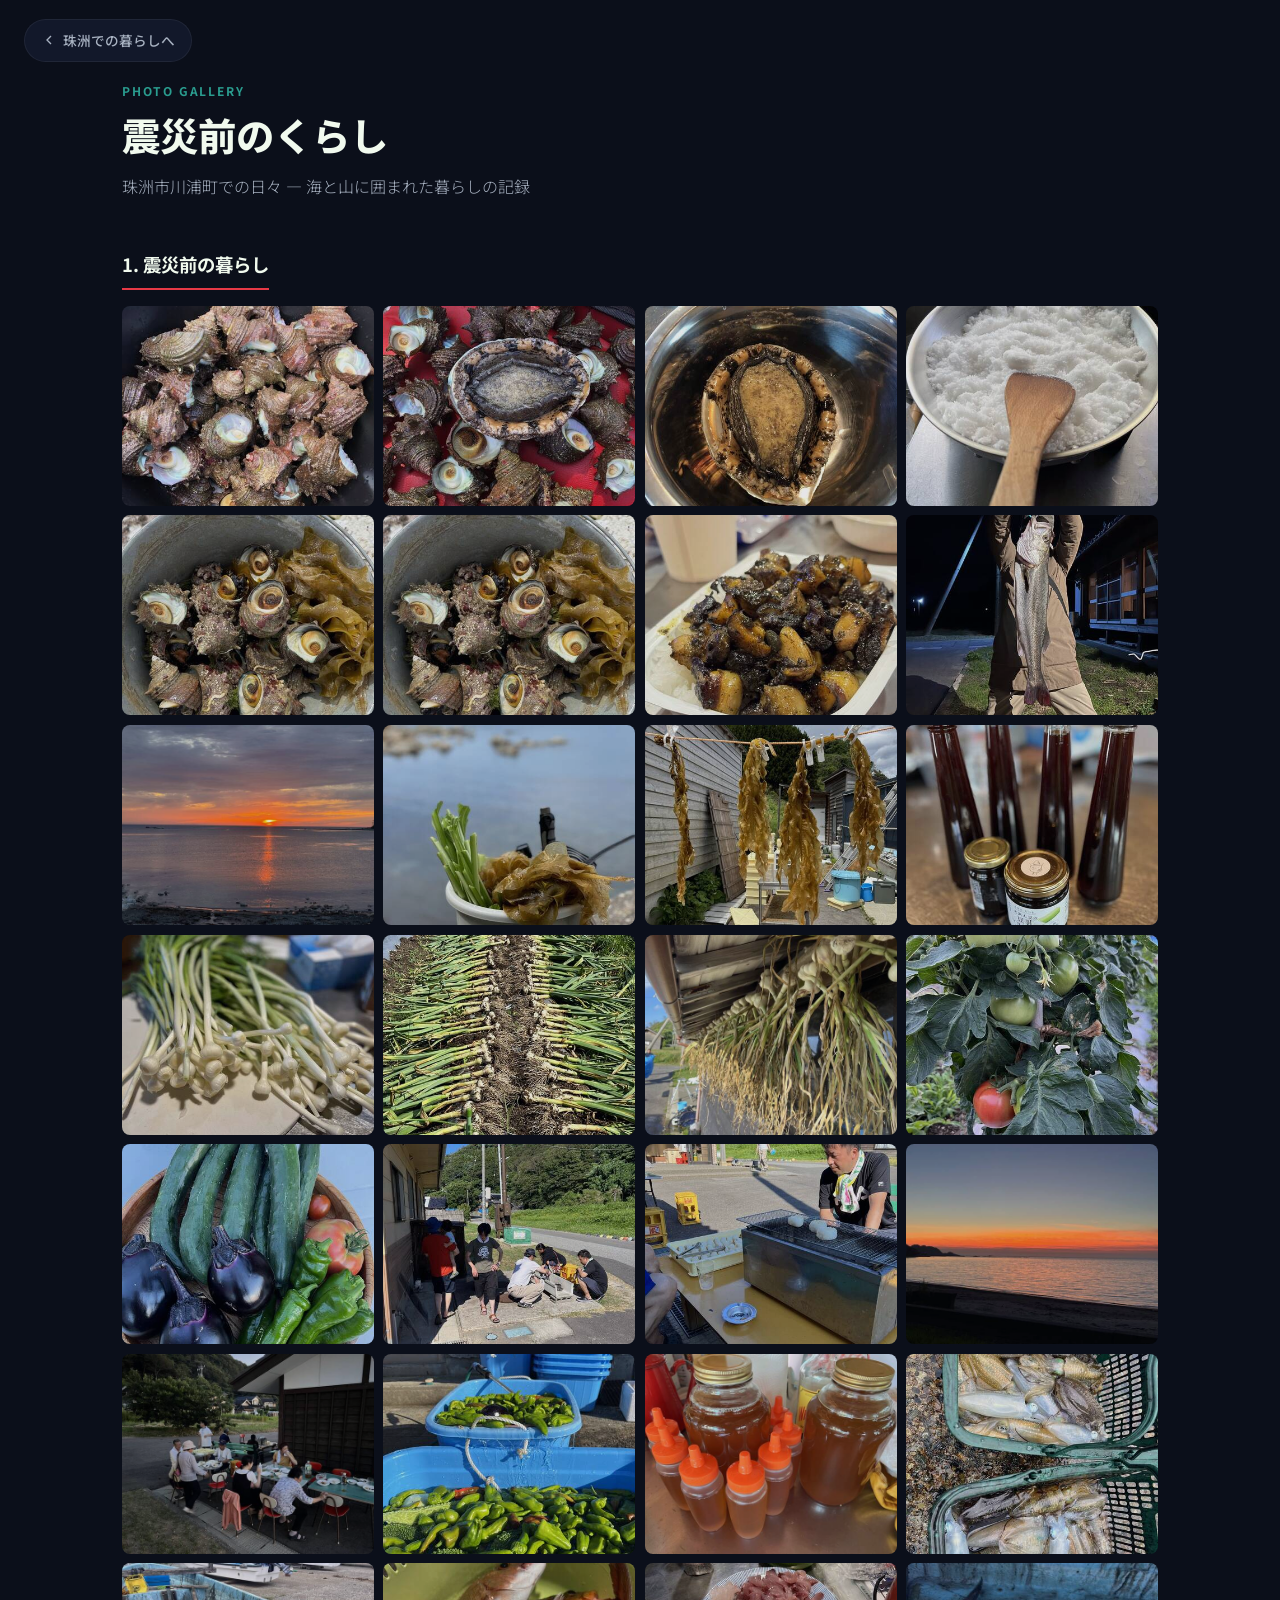
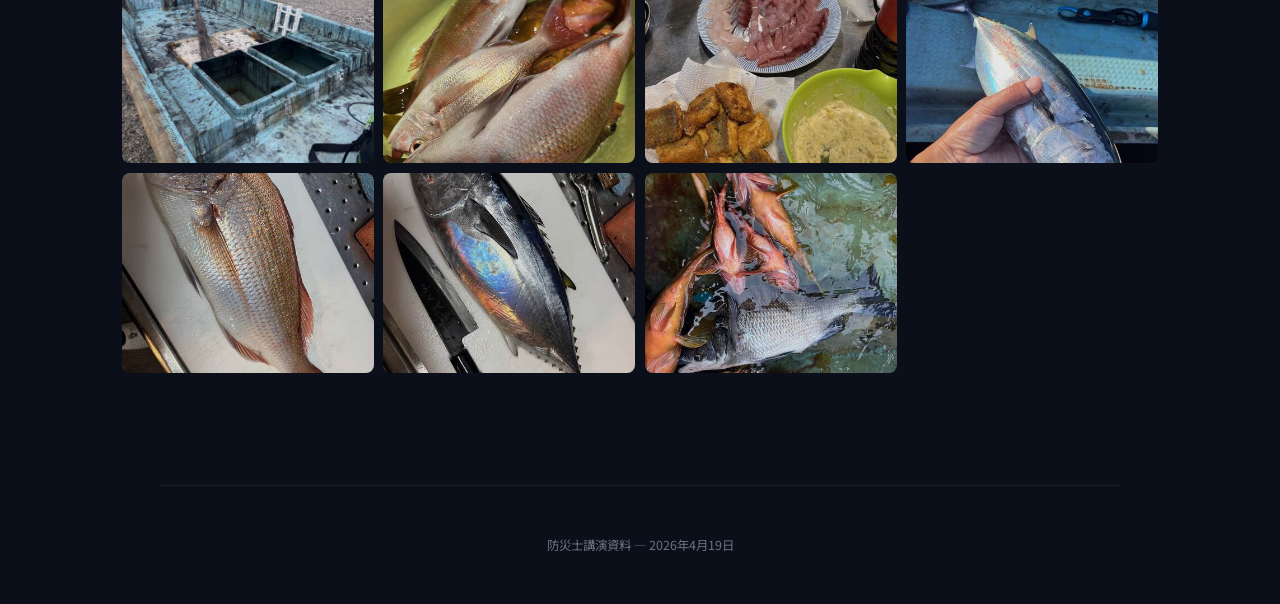
==== before.html @ 2d1fcdb0 "防災士講演サイト初回コミット" ====
<!DOCTYPE html>
<html lang="ja">
<head>
<meta charset="UTF-8">
<meta name="viewport" content="width=device-width, initial-scale=1.0">
<title>震災前のくらし — 防災士講演</title>
<link rel="stylesheet" href="style.css">
</head>
<body>
<div class="back-btn" onclick="window.location.href='life.html'"><svg viewBox="0 0 24 24" fill="none" stroke="currentColor" stroke-width="2"><path d="M15 18l-6-6 6-6"/></svg>珠洲での暮らしへ</div>

<div class="page" style="max-width:1100px;">
  <div class="page-label" style="color:var(--green);">Photo Gallery</div>
  <h1>震災前のくらし</h1>
  <p class="lead">珠洲市川浦町での日々 — 海と山に囲まれた暮らしの記録</p>

<div class="gallery-cat"><h3>1. 震災前の暮らし</h3><div class="g-grid">
<img src="[data-uri]" data-full="photos/１震災前_IMG_0557.jpg" alt="１震災前_IMG_0557.jpg" loading="lazy" onclick="openLb(this)">
<img src="[data-uri]" data-full="photos/１震災前_IMG_0576.jpg" alt="１震災前_IMG_0576.jpg" loading="lazy" onclick="openLb(this)">
<img src="[data-uri]" data-full="photos/１震災前_IMG_0577.jpg" alt="１震災前_IMG_0577.jpg" loading="lazy" onclick="openLb(this)">
<img src="[data-uri]" data-full="photos/１震災前_IMG_0648.jpg" alt="１震災前_IMG_0648.jpg" loading="lazy" onclick="openLb(this)">
<img src="[data-uri]" data-full="photos/１震災前_IMG_0726(1).jpg" alt="１震災前_IMG_0726(1).jpg" loading="lazy" onclick="openLb(this)">
<img src="[data-uri]" data-full="photos/１震災前_IMG_0726.jpg" alt="１震災前_IMG_0726.jpg" loading="lazy" onclick="openLb(this)">
<img src="[data-uri]" data-full="photos/１震災前_IMG_0731(1).jpg" alt="１震災前_IMG_0731(1).jpg" loading="lazy" onclick="openLb(this)">
<img src="[data-uri]" data-full="photos/１震災前_IMG_1229.jpg" alt="１震災前_IMG_1229.jpg" loading="lazy" onclick="openLb(this)">
<img src="[data-uri]" data-full="photos/１震災前_IMG_1238.jpg" alt="１震災前_IMG_1238.jpg" loading="lazy" onclick="openLb(this)">
<img src="[data-uri]" data-full="photos/１震災前_IMG_1267(1).jpg" alt="１震災前_IMG_1267(1).jpg" loading="lazy" onclick="openLb(this)">
<img src="[data-uri]" data-full="photos/１震災前_IMG_1271.jpg" alt="１震災前_IMG_1271.jpg" loading="lazy" onclick="openLb(this)">
<img src="[data-uri]" data-full="photos/１震災前_IMG_2121.jpg" alt="１震災前_IMG_2121.jpg" loading="lazy" onclick="openLb(this)">
<img src="[data-uri]" data-full="photos/１震災前_IMG_2164.jpg" alt="１震災前_IMG_2164.jpg" loading="lazy" onclick="openLb(this)">
<img src="[data-uri]" data-full="photos/１震災前_IMG_2630.jpg" alt="１震災前_IMG_2630.jpg" loading="lazy" onclick="openLb(this)">
<img src="[data-uri]" data-full="photos/１震災前_IMG_2670.jpg" alt="１震災前_IMG_2670.jpg" loading="lazy" onclick="openLb(this)">
<img src="[data-uri]" data-full="photos/１震災前_IMG_3060.jpg" alt="１震災前_IMG_3060.jpg" loading="lazy" onclick="openLb(this)">
<img src="[data-uri]" data-full="photos/１震災前_IMG_3064.jpg" alt="１震災前_IMG_3064.jpg" loading="lazy" onclick="openLb(this)">
<img src="[data-uri]" data-full="photos/１震災前_IMG_3221.jpg" alt="１震災前_IMG_3221.jpg" loading="lazy" onclick="openLb(this)">
<img src="[data-uri]" data-full="photos/１震災前_IMG_3223.jpg" alt="１震災前_IMG_3223.jpg" loading="lazy" onclick="openLb(this)">
<img src="[data-uri]" data-full="photos/１震災前_IMG_3225.jpg" alt="１震災前_IMG_3225.jpg" loading="lazy" onclick="openLb(this)">
<img src="[data-uri]" data-full="photos/１震災前_IMG_3226.jpg" alt="１震災前_IMG_3226.jpg" loading="lazy" onclick="openLb(this)">
<img src="[data-uri]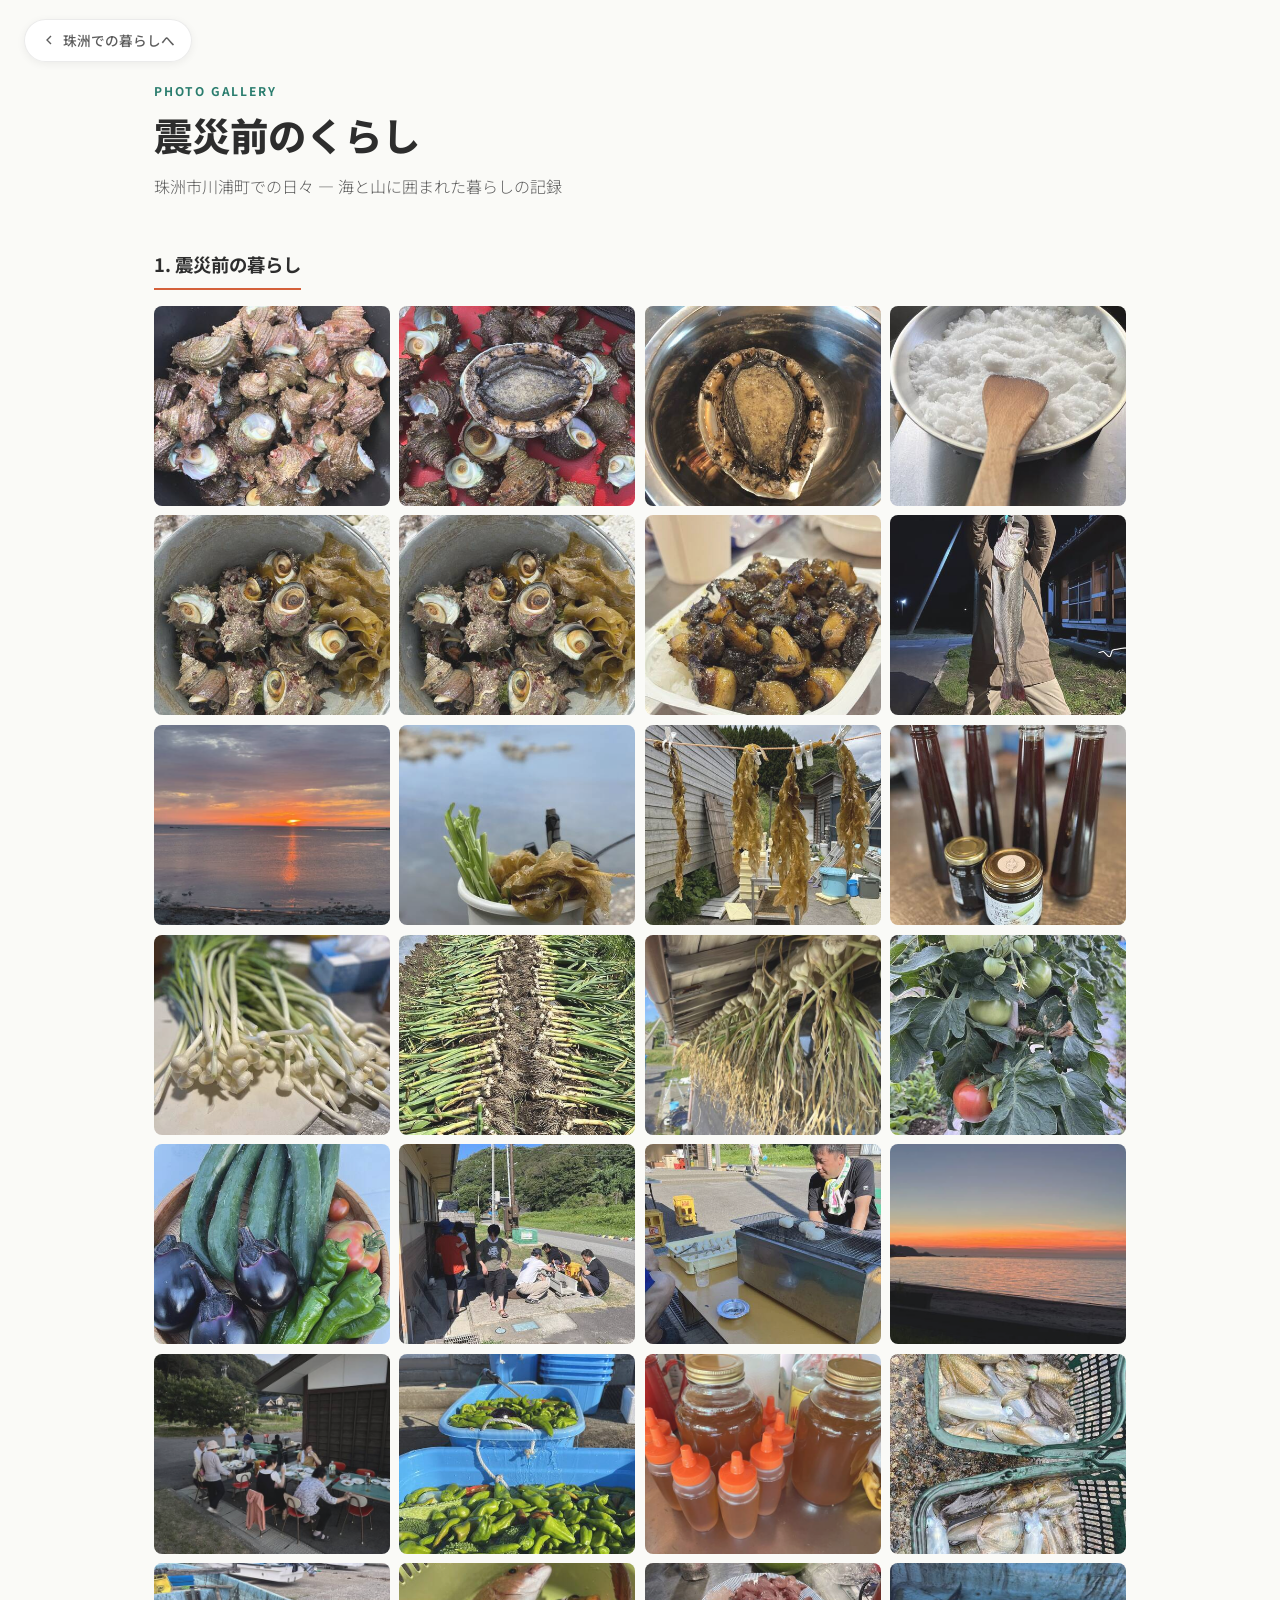
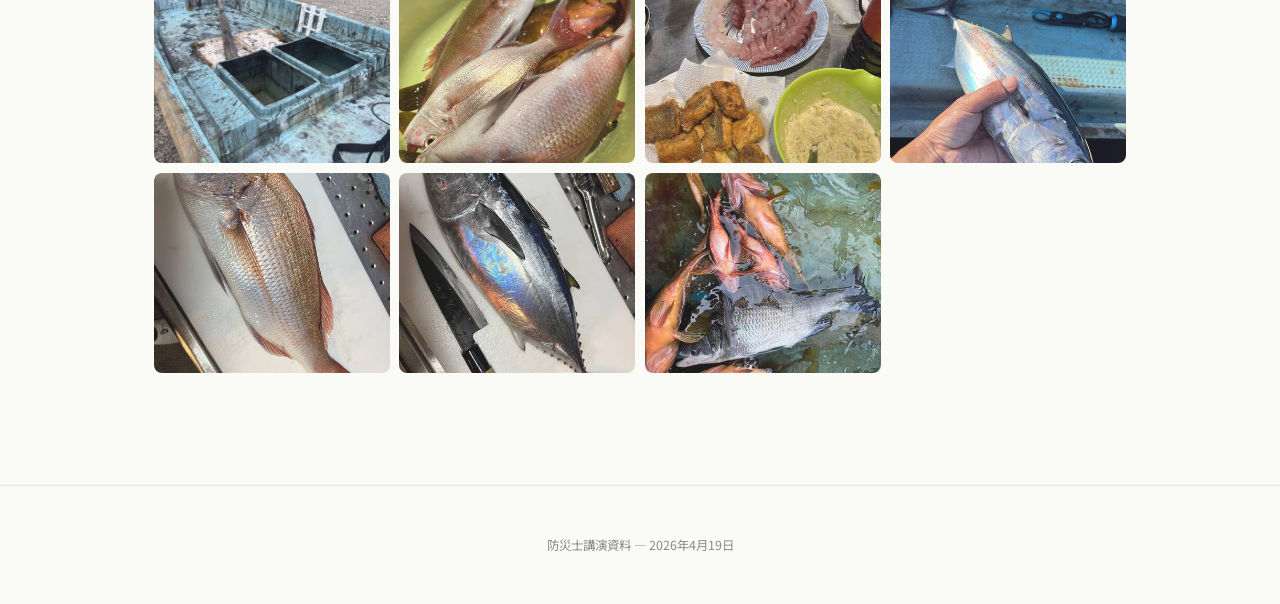
